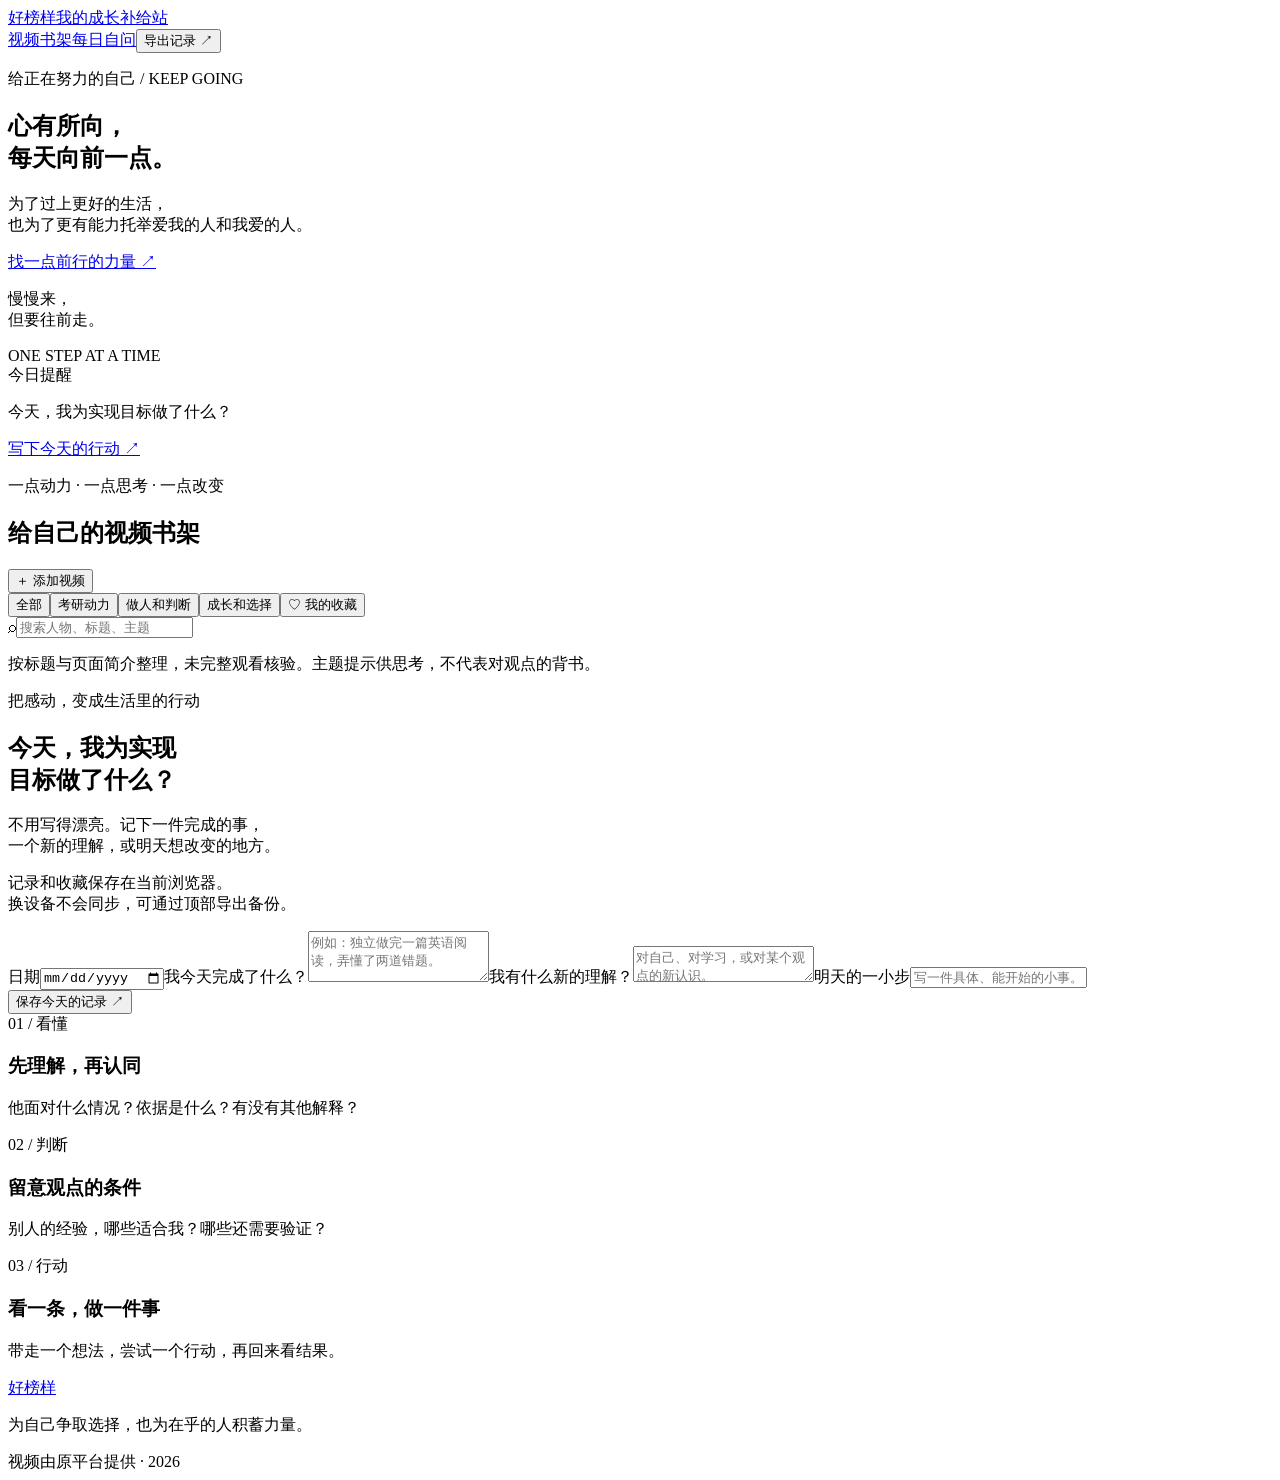
==== index.html @ d6418f73 "创建好榜样网站首页" ====
<!DOCTYPE html><html lang="zh-CN"><head><meta charset="UTF-8"><meta name="viewport" content="width=device-width, initial-scale=1"><meta name="theme-color" content="#204f40"><title>好榜样 · 我的成长补给站</title><meta name="description" content="为考研补充动力，为人生留一点思考。精选视频与每日行动记录。"><link rel="stylesheet" href="style.css"></head><body>
<header><a class="brand" href="#">好榜样<span>我的成长补给站</span></a><nav><a href="#library">视频书架</a><a href="#reflection">每日自问</a><button id="export" class="text-btn">导出记录 ↗</button></nav></header>
<main><section class="hero"><div class="hero-copy"><p class="eyebrow">给正在努力的自己 / KEEP GOING</p><h1>心有所向，<br>每天向前一点。</h1><p class="manifesto">为了过上更好的生活，<br>也为了更有能力托举爱我的人和我爱的人。</p><a class="primary" href="#library">找一点前行的力量 <span>↗</span></a></div><div class="hero-art" aria-hidden="true"><div class="sun"></div><div class="hill h1"></div><div class="hill h2"></div><div class="hill h3"></div><div class="path"></div><p>慢慢来，<br>但要往前走。</p><span>ONE STEP AT A TIME</span></div></section>
<section class="daily-banner"><span class="small-label">今日提醒</span><p>今天，我为实现目标做了什么？</p><a href="#reflection">写下今天的行动 ↗</a></section>
<section id="library"><div class="section-head"><div><p class="eyebrow">一点动力 · 一点思考 · 一点改变</p><h2>给自己的视频书架</h2></div><button class="outline" id="add-btn">＋ 添加视频</button></div><div class="toolbar"><div class="tabs" aria-label="视频分类"><button class="active" data-filter="全部">全部</button><button data-filter="考研动力">考研动力</button><button data-filter="做人和判断">做人和判断</button><button data-filter="成长和选择">成长和选择</button><button data-filter="我的收藏">♡ 我的收藏</button></div><label class="search"><span>⌕</span><input id="search" type="search" aria-label="搜索视频" placeholder="搜索人物、标题、主题"></label></div><p class="library-note">按标题与页面简介整理，未完整观看核验。主题提示供思考，不代表对观点的背书。</p><div id="cards" class="cards"></div><p id="empty" hidden>还没有匹配的视频。试试其他关键词，或添加你喜欢的内容。</p></section>
<section id="reflection" class="reflection"><div class="reflect-intro"><p class="eyebrow">把感动，变成生活里的行动</p><h2>今天，我为实现<br>目标做了什么？</h2><p>不用写得漂亮。记下一件完成的事，<br>一个新的理解，或明天想改变的地方。</p><div class="record-count" id="record-count"></div><p class="local-note">记录和收藏保存在当前浏览器。<br>换设备不会同步，可通过顶部导出备份。</p></div><form id="daily-form"><label>日期<input type="date" id="date" required></label><label>我今天完成了什么？<textarea id="action" rows="3" placeholder="例如：独立做完一篇英语阅读，弄懂了两道错题。"></textarea></label><label>我有什么新的理解？<textarea id="insight" rows="2" placeholder="对自己、对学习，或对某个观点的新认识。"></textarea></label><label>明天的一小步<input id="next" placeholder="写一件具体、能开始的小事。"></label><div class="form-bottom"><span id="save-state" role="status"></span><button type="submit" class="primary">保存今天的记录 ↗</button></div></form></section>
<section class="principles"><div><span>01 / 看懂</span><h3>先理解，再认同</h3><p>他面对什么情况？依据是什么？有没有其他解释？</p></div><div><span>02 / 判断</span><h3>留意观点的条件</h3><p>别人的经验，哪些适合我？哪些还需要验证？</p></div><div><span>03 / 行动</span><h3>看一条，做一件事</h3><p>带走一个想法，尝试一个行动，再回来看结果。</p></div></section></main>
<footer><a class="brand" href="#">好榜样</a><p>为自己争取选择，也为在乎的人积蓄力量。</p><span>视频由原平台提供 · 2026</span></footer>
<dialog id="player"><div class="dialog-head"><span id="player-person"></span><button id="close-player" aria-label="关闭播放器">✕</button></div><h2 id="player-title"></h2><div class="embed" id="embed"></div><p class="player-note">播放由哔哩哔哩提供，可能受登录、地区或平台限制。无法播放时，请打开原视频。</p><a id="source-link" class="primary" target="_blank" rel="noopener noreferrer">打开原视频 ↗</a><label class="video-note">看完，我带走了什么？<textarea id="video-note" rows="3" placeholder="一个观点、一个疑问，或准备尝试的行动。"></textarea></label><div class="form-bottom"><span id="note-state" role="status"></span><button id="save-note" class="outline">保存笔记</button></div></dialog>
<dialog id="add-dialog"><div class="dialog-head"><h2>添加自己的视频</h2><button id="close-add" aria-label="关闭添加窗口">✕</button></div><form id="add-form"><label>视频标题<input name="title" required maxlength="100"></label><label>人物 / 发布者<input name="person" required maxlength="40"></label><label>原视频链接<input name="url" type="url" required placeholder="https://…"></label><label>分类<select name="category"><option>考研动力</option><option>做人和判断</option><option>成长和选择</option></select></label><p class="local-note">可添加公开的 HTTP / HTTPS 链接；自定义内容保存在当前浏览器。</p><button class="primary" type="submit">加入书架 ↗</button><p id="add-error" role="alert"></p></form></dialog><div id="toast" role="status"></div><script src="app.js"></script></body></html>
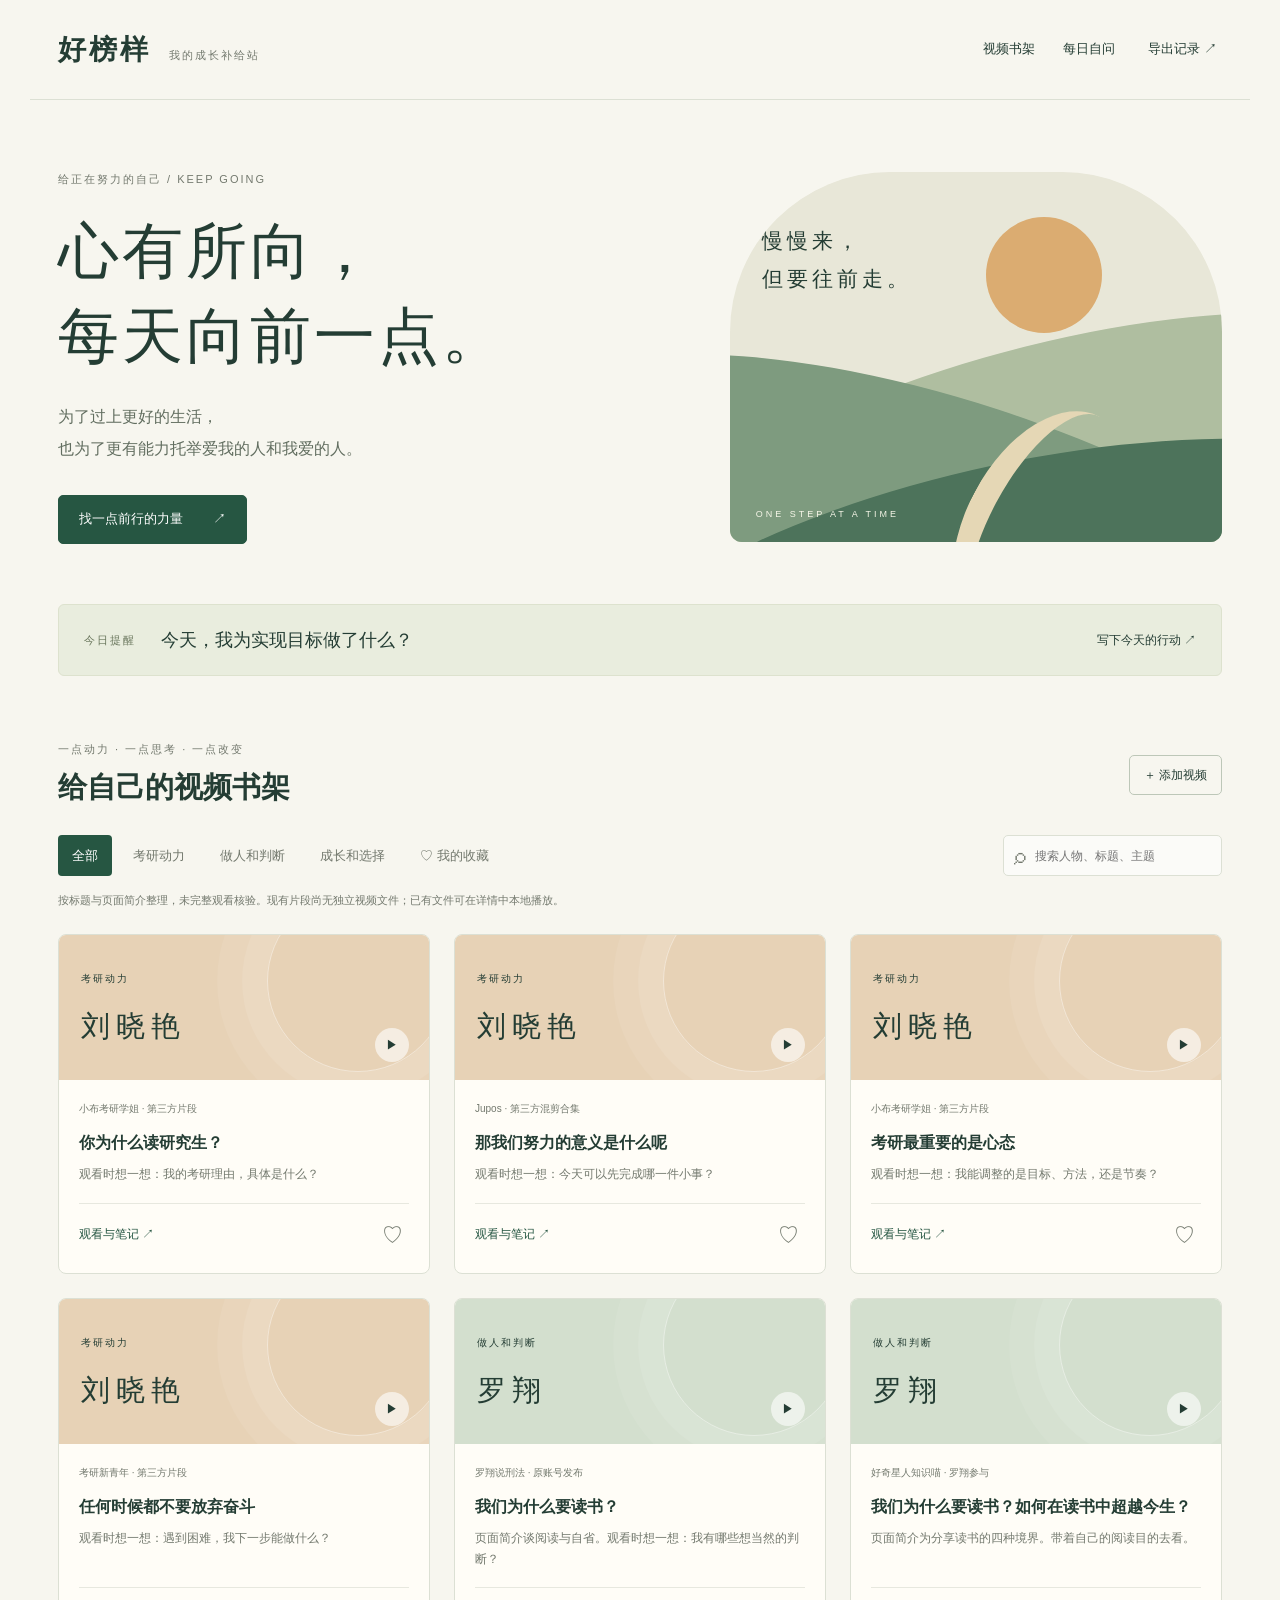
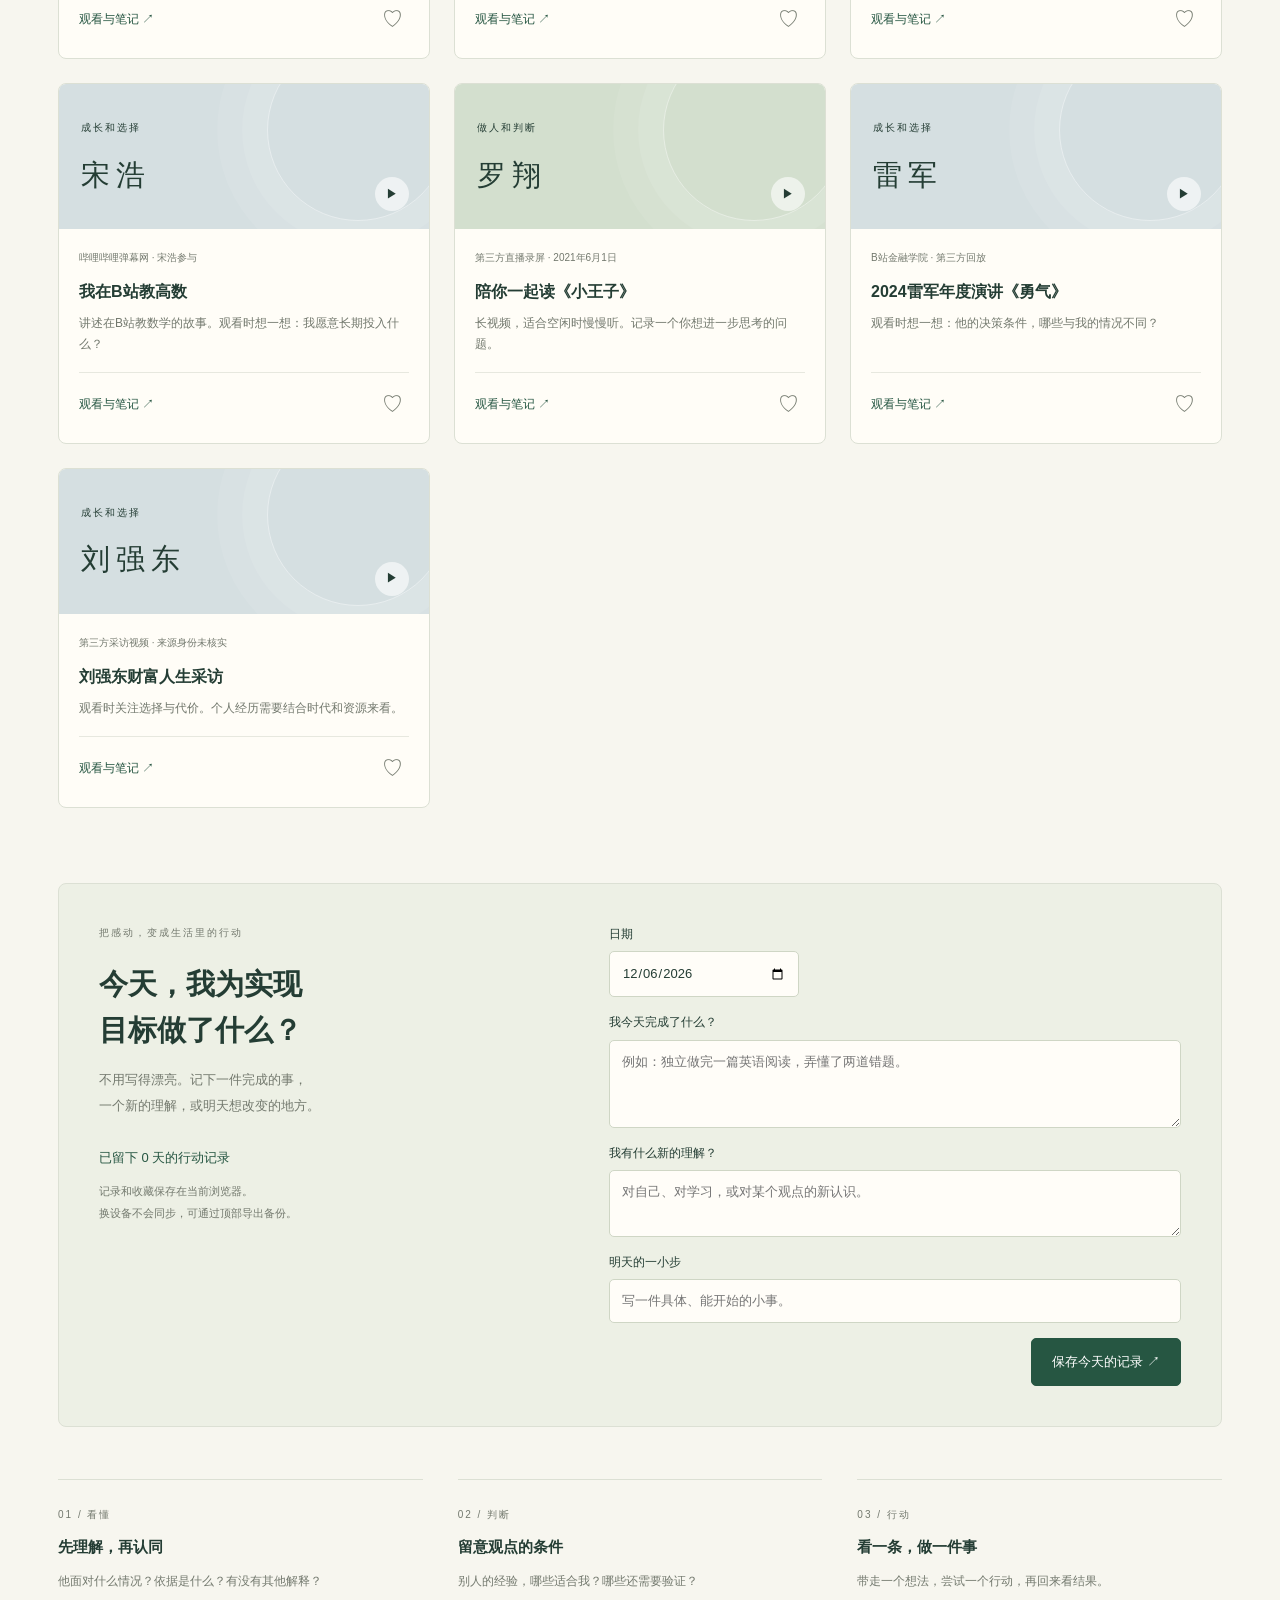
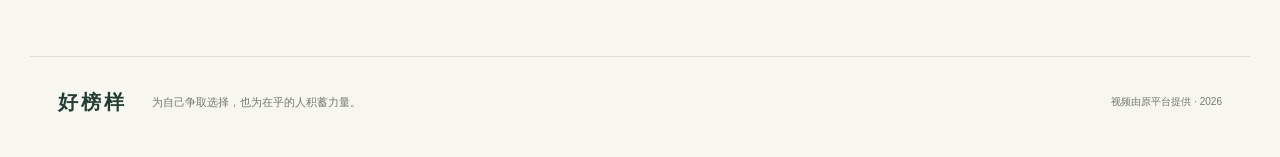
==== commit bc53bf1e: "支持本机和独立视频文件原生播放" ====
--- a/index.html
+++ b/index.html
@@ -2,9 +2,9 @@
 <header><a class="brand" href="#">好榜样<span>我的成长补给站</span></a><nav><a href="#library">视频书架</a><a href="#reflection">每日自问</a><button id="export" class="text-btn">导出记录 ↗</button></nav></header>
 <main><section class="hero"><div class="hero-copy"><p class="eyebrow">给正在努力的自己 / KEEP GOING</p><h1>心有所向，<br>每天向前一点。</h1><p class="manifesto">为了过上更好的生活，<br>也为了更有能力托举爱我的人和我爱的人。</p><a class="primary" href="#library">找一点前行的力量 <span>↗</span></a></div><div class="hero-art" aria-hidden="true"><div class="sun"></div><div class="hill h1"></div><div class="hill h2"></div><div class="hill h3"></div><div class="path"></div><p>慢慢来，<br>但要往前走。</p><span>ONE STEP AT A TIME</span></div></section>
 <section class="daily-banner"><span class="small-label">今日提醒</span><p>今天，我为实现目标做了什么？</p><a href="#reflection">写下今天的行动 ↗</a></section>
-<section id="library"><div class="section-head"><div><p class="eyebrow">一点动力 · 一点思考 · 一点改变</p><h2>给自己的视频书架</h2></div><button class="outline" id="add-btn">＋ 添加视频</button></div><div class="toolbar"><div class="tabs" aria-label="视频分类"><button class="active" data-filter="全部">全部</button><button data-filter="考研动力">考研动力</button><button data-filter="做人和判断">做人和判断</button><button data-filter="成长和选择">成长和选择</button><button data-filter="我的收藏">♡ 我的收藏</button></div><label class="search"><span>⌕</span><input id="search" type="search" aria-label="搜索视频" placeholder="搜索人物、标题、主题"></label></div><p class="library-note">按标题与页面简介整理，未完整观看核验。主题提示供思考，不代表对观点的背书。</p><div id="cards" class="cards"></div><p id="empty" hidden>还没有匹配的视频。试试其他关键词，或添加你喜欢的内容。</p></section>
+<section id="library"><div class="section-head"><div><p class="eyebrow">一点动力 · 一点思考 · 一点改变</p><h2>给自己的视频书架</h2></div><button class="outline" id="add-btn">＋ 添加视频</button></div><div class="toolbar"><div class="tabs" aria-label="视频分类"><button class="active" data-filter="全部">全部</button><button data-filter="考研动力">考研动力</button><button data-filter="做人和判断">做人和判断</button><button data-filter="成长和选择">成长和选择</button><button data-filter="我的收藏">♡ 我的收藏</button></div><label class="search"><span>⌕</span><input id="search" type="search" aria-label="搜索视频" placeholder="搜索人物、标题、主题"></label></div><p class="library-note">按标题与页面简介整理，未完整观看核验。现有片段尚无独立视频文件；已有文件可在详情中本地播放。</p><div id="cards" class="cards"></div><p id="empty" hidden>还没有匹配的视频。试试其他关键词，或添加你喜欢的内容。</p></section>
 <section id="reflection" class="reflection"><div class="reflect-intro"><p class="eyebrow">把感动，变成生活里的行动</p><h2>今天，我为实现<br>目标做了什么？</h2><p>不用写得漂亮。记下一件完成的事，<br>一个新的理解，或明天想改变的地方。</p><div class="record-count" id="record-count"></div><p class="local-note">记录和收藏保存在当前浏览器。<br>换设备不会同步，可通过顶部导出备份。</p></div><form id="daily-form"><label>日期<input type="date" id="date" required></label><label>我今天完成了什么？<textarea id="action" rows="3" placeholder="例如：独立做完一篇英语阅读，弄懂了两道错题。"></textarea></label><label>我有什么新的理解？<textarea id="insight" rows="2" placeholder="对自己、对学习，或对某个观点的新认识。"></textarea></label><label>明天的一小步<input id="next" placeholder="写一件具体、能开始的小事。"></label><div class="form-bottom"><span id="save-state" role="status"></span><button type="submit" class="primary">保存今天的记录 ↗</button></div></form></section>
 <section class="principles"><div><span>01 / 看懂</span><h3>先理解，再认同</h3><p>他面对什么情况？依据是什么？有没有其他解释？</p></div><div><span>02 / 判断</span><h3>留意观点的条件</h3><p>别人的经验，哪些适合我？哪些还需要验证？</p></div><div><span>03 / 行动</span><h3>看一条，做一件事</h3><p>带走一个想法，尝试一个行动，再回来看结果。</p></div></section></main>
 <footer><a class="brand" href="#">好榜样</a><p>为自己争取选择，也为在乎的人积蓄力量。</p><span>视频由原平台提供 · 2026</span></footer>
-<dialog id="player"><div class="dialog-head"><span id="player-person"></span><button id="close-player" aria-label="关闭播放器">✕</button></div><h2 id="player-title"></h2><div class="embed" id="embed"></div><p class="player-note">播放由哔哩哔哩提供，可能受登录、地区或平台限制。无法播放时，请打开原视频。</p><a id="source-link" class="primary" target="_blank" rel="noopener noreferrer">打开原视频 ↗</a><label class="video-note">看完，我带走了什么？<textarea id="video-note" rows="3" placeholder="一个观点、一个疑问，或准备尝试的行动。"></textarea></label><div class="form-bottom"><span id="note-state" role="status"></span><button id="save-note" class="outline">保存笔记</button></div></dialog>
-<dialog id="add-dialog"><div class="dialog-head"><h2>添加自己的视频</h2><button id="close-add" aria-label="关闭添加窗口">✕</button></div><form id="add-form"><label>视频标题<input name="title" required maxlength="100"></label><label>人物 / 发布者<input name="person" required maxlength="40"></label><label>原视频链接<input name="url" type="url" required placeholder="https://…"></label><label>分类<select name="category"><option>考研动力</option><option>做人和判断</option><option>成长和选择</option></select></label><p class="local-note">可添加公开的 HTTP / HTTPS 链接；自定义内容保存在当前浏览器。</p><button class="primary" type="submit">加入书架 ↗</button><p id="add-error" role="alert"></p></form></dialog><div id="toast" role="status"></div><script src="app.js"></script></body></html>
+<dialog id="player"><div class="dialog-head"><span id="player-person"></span><button id="close-player" aria-label="关闭播放器">✕</button></div><h2 id="player-title"></h2><div class="embed" id="embed"></div><p class="player-note" id="player-note">这些条目目前只有原视频链接。选择本机文件可在本页播放，关闭后需重新选择；只有上传到自己的空间并获得可用链接，才能跨设备播放。</p><div class="video-actions"><label class="outline file-picker">选择本机视频<input id="local-video" type="file" accept="video/mp4,video/webm,video/ogg" hidden></label><a id="source-link" class="outline" target="_blank" rel="noopener noreferrer">查看原视频 ↗</a></div><label class="video-note">看完，我带走了什么？<textarea id="video-note" rows="3" placeholder="一个观点、一个疑问，或准备尝试的行动。"></textarea></label><div class="form-bottom"><span id="note-state" role="status"></span><button id="save-note" class="outline">保存笔记</button></div></dialog>
+<dialog id="add-dialog"><div class="dialog-head"><h2>添加自己的视频</h2><button id="close-add" aria-label="关闭添加窗口">✕</button></div><form id="add-form"><label>视频标题<input name="title" required maxlength="100"></label><label>人物 / 发布者<input name="person" required maxlength="40"></label><label>视频链接（建议使用你有权发布的 MP4/WebM 地址）<input name="url" type="url" required placeholder="https://…/video.mp4"></label><label>分类<select name="category"><option>考研动力</option><option>做人和判断</option><option>成长和选择</option></select></label><p class="local-note">可添加自己有权发布的公开视频文件链接，网站将直接播放；其他链接仅作为原视频入口。自定义条目只保存在当前浏览器。</p><button class="primary" type="submit">加入书架 ↗</button><p id="add-error" role="alert"></p></form></dialog><div id="toast" role="status"></div><script src="app.js"></script></body></html>
--- a/style.css
+++ b/style.css
@@ -0,0 +1 @@
+:root{--paper:#f7f6ef;--ink:#243d34;--green:#265642;--muted:#73796e;--line:#dce0d4;--accent:#cc6e48}*{box-sizing:border-box}html{scroll-behavior:smooth;scroll-padding-top:30px}body{margin:0;background:var(--paper);color:var(--ink);font-family:Inter,"PingFang SC","Microsoft YaHei",sans-serif;font-size:15px;line-height:1.7}button,input,textarea,select{font:inherit}a{color:inherit;text-decoration:none}button,a,input,textarea,select{-webkit-tap-highlight-color:transparent}button{cursor:pointer}button:focus-visible,a:focus-visible{outline:3px solid #b87c39;outline-offset:4px}header,main,footer{max-width:1220px;margin:auto}header{height:100px;display:flex;align-items:center;justify-content:space-between;border-bottom:1px solid var(--line);padding:0 28px}.brand{font-size:28px;font-weight:800;letter-spacing:3px}.brand span{font-size:11px;font-weight:400;letter-spacing:2px;margin-left:18px;color:var(--muted)}nav{display:flex;gap:28px;align-items:center;font-size:13px}.text-btn{border:0;background:none;color:var(--ink);padding:5px}main{padding:0 28px}.hero{display:grid;grid-template-columns:1.1fr .9fr;gap:70px;padding:70px 0 60px;align-items:center}.eyebrow{font-size:11px;letter-spacing:2px;color:var(--muted);margin:0 0 20px}h1{font-family:"Songti SC","Noto Serif CJK SC",serif;font-size:clamp(38px,4.8vw,61px);font-weight:500;line-height:1.4;letter-spacing:3px;margin:0 0 22px}.manifesto{font-size:16px;line-height:2;color:#626e60;margin-bottom:30px}.primary{display:inline-flex;align-items:center;justify-content:center;gap:30px;background:var(--green);border:1px solid var(--green);color:white;padding:12px 20px;border-radius:5px;font-size:13px}.primary:hover{background:#173c2c}.hero-art{position:relative;height:370px;overflow:hidden;background:#e8e7d8;border-radius:160px 160px 12px 12px}.sun{position:absolute;width:116px;height:116px;border-radius:50%;background:#dbac71;left:52%;top:45px}.hill{position:absolute;width:180%;height:300px;left:-30%;top:180px;border-radius:50%;transform:rotate(-16deg);background:#afbea0}.h2{top:230px;left:-45%;background:#7e9b7f;transform:rotate(18deg)}.h3{top:290px;background:#4d735b;transform:rotate(-12deg)}.path{position:absolute;width:150px;height:250px;border-left:24px solid #e5d7b5;border-radius:50%;top:230px;left:48%;transform:rotate(28deg)}.hero-art p{position:absolute;left:32px;top:30px;font-family:serif;font-size:21px;line-height:1.8;letter-spacing:4px}.hero-art>span{position:absolute;bottom:19px;left:26px;color:#f6f6e8;font-size:9px;letter-spacing:3px}.daily-banner{display:flex;gap:25px;align-items:center;padding:20px 25px;background:#e9edde;border:1px solid #dde2ce;border-radius:6px;margin-bottom:64px}.small-label{font-size:11px;letter-spacing:2px;color:#69765c}.daily-banner p{font-size:18px;margin:0;flex:1}.daily-banner a{font-size:12px}h2{font-family:"Songti SC",serif;font-size:29px;line-height:1.6;margin:0}.section-head{display:flex;align-items:center;justify-content:space-between;margin-bottom:25px}.section-head .eyebrow{margin-bottom:5px}.outline{border:1px solid #bdc7b8;border-radius:5px;background:transparent;padding:9px 14px;color:var(--ink);font-size:12px}.toolbar{display:flex;justify-content:space-between;gap:12px;flex-wrap:wrap}.tabs{display:flex;gap:7px;flex-wrap:wrap}.tabs button{border:0;background:transparent;padding:9px 14px;color:var(--muted);border-radius:4px;font-size:13px}.tabs .active{color:#fff;background:var(--green)}.search{border:1px solid var(--line);border-radius:5px;display:flex;align-items:center;padding:0 10px;background:#fff9}.search input{width:185px;border:0;background:none;padding:9px;font-size:12px}.search span{font-size:23px;color:var(--muted)}.library-note{font-size:11px;color:var(--muted);margin:15px 0 24px}.cards{display:grid;grid-template-columns:repeat(3,1fr);gap:24px}.card{background:#fffdf7;border:1px solid var(--line);border-radius:8px;overflow:hidden;display:flex;flex-direction:column}.card-cover{height:145px;position:relative;padding:22px;background:var(--cover);overflow:hidden;cursor:pointer;width:100%;text-align:left;border:0;color:var(--ink)}.card-cover:before{content:"";position:absolute;width:180px;height:180px;border:1px solid #ffffff70;border-radius:50%;right:-20px;top:-45px;box-shadow:0 0 0 25px #ffffff15,0 0 0 50px #ffffff10}.cover-person{position:relative;display:block;font-family:serif;font-size:29px;letter-spacing:6px;margin-top:12px}.cover-label{font-size:10px;letter-spacing:2px;position:relative}.play{position:absolute;right:20px;bottom:18px;background:#fff9;border-radius:50%;height:34px;width:34px;display:grid;place-items:center;font-size:12px}.card-body{padding:20px;display:flex;flex-direction:column;flex:1}.card-meta{font-size:10px;color:var(--muted);display:flex;justify-content:space-between}.card h3{font-size:16px;line-height:1.7;margin:12px 0 8px}.card-body>p{font-size:12px;color:var(--muted);margin:0 0 18px}.card-bottom{border-top:1px solid #e7e8df;margin-top:auto;padding-top:12px;display:flex;align-items:center;gap:10px;font-size:11px}.watch{border:0;padding:0;color:var(--green);background:none;font-size:12px}.favorite{margin-left:auto;border:0;background:none;font-size:21px;color:var(--muted)}.favorite.saved{color:#ae5e41}.viewed{font-size:10px;color:#677962}.reflection{margin-top:75px;padding:40px;background:#edf0e5;border:1px solid var(--line);border-radius:8px;display:grid;grid-template-columns:1fr 1.3fr;gap:70px}.reflect-intro>p:not(.eyebrow){font-size:13px;color:var(--muted);line-height:2}.reflect-intro .eyebrow{font-size:10px}.record-count{margin-top:28px;color:var(--green);font-size:13px}.local-note{font-size:11px!important;color:var(--muted)}form label,.video-note{display:block;font-size:12px;margin-bottom:15px}input:not([type=search]),textarea,select{display:block;border:1px solid #cfd6c5;background:#fffdf8;border-radius:5px;padding:10px 12px;width:100%;margin-top:7px;color:var(--ink);font-size:13px}textarea{resize:vertical}input[type=date]{max-width:190px}.form-bottom{display:flex;justify-content:space-between;align-items:center;gap:10px}.form-bottom>span{font-size:11px;color:var(--muted)}.principles{padding:52px 0;display:grid;grid-template-columns:repeat(3,1fr);gap:35px}.principles>div{border-top:1px solid var(--line);padding-top:20px}.principles span{font-size:10px;color:var(--muted);letter-spacing:2px}.principles h3{font-size:15px;margin:8px 0}.principles p{font-size:12px;color:var(--muted)}footer{padding:25px 28px 35px;border-top:1px solid var(--line);display:flex;align-items:center;gap:25px}footer .brand{font-size:20px}footer p{font-size:11px;color:var(--muted)}footer>span{margin-left:auto;font-size:10px;color:var(--muted)}dialog{border:1px solid var(--line);background:var(--paper);color:var(--ink);border-radius:12px;width:min(760px,94vw);max-height:90vh;padding:26px;overflow:auto}dialog::backdrop{background:#173629a8;backdrop-filter:blur(4px)}.dialog-head{display:flex;justify-content:space-between;align-items:center;color:var(--muted);font-size:12px}.dialog-head button{border:0;background:none;padding:10px;color:var(--ink);font-size:18px}dialog h2{font-size:22px;margin:7px 0 18px}.embed{aspect-ratio:16/9;background:#1e3028;display:grid;place-items:center;color:#fff}.embed iframe{width:100%;height:100%;border:0}.player-note{font-size:11px;color:var(--muted)}.video-note{margin-top:22px}#add-dialog{max-width:460px}#toast{position:fixed;left:50%;bottom:25px;transform:translateX(-50%);background:var(--ink);color:white;border-radius:7px;padding:10px 20px;font-size:13px;display:none;z-index:10}#empty{padding:35px;color:var(--muted)}@media(max-width:850px){.cards{grid-template-columns:repeat(2,1fr)}.hero{gap:30px}.hero-art{height:330px}.reflection{gap:30px;padding:25px}.brand span{display:none}}@media(max-width:580px){header{height:76px;padding:0 20px}nav{gap:14px;font-size:11px}.text-btn{font-size:11px}main{padding:0 20px}.hero{padding:35px 0;grid-template-columns:1fr;gap:25px}.hero-art{height:180px;border-radius:90px 90px 8px 8px}.hero-art .sun{top:20px;left:65%;height:85px;width:85px}.hill{top:100px}.h2{top:135px}.h3{top:155px}.path{top:120px}.hero-art p{top:5px;font-size:17px}.hero-art>span{display:none}h1{font-size:40px}.manifesto{font-size:14px}.daily-banner{align-items:flex-start;gap:8px;flex-direction:column;margin-bottom:40px;padding:18px}.daily-banner p{font-size:17px}h2{font-size:24px}.section-head{gap:10px}.section-head .eyebrow{font-size:9px;letter-spacing:1px}.cards{grid-template-columns:1fr;gap:18px}.card-cover{height:135px}.search{width:100%}.search input{width:100%}.tabs button{padding:8px 9px;font-size:12px}.reflection{grid-template-columns:1fr;margin-top:45px;gap:15px;padding:22px}.reflection h2 br{display:none}.reflect-intro .record-count{margin-top:8px}.principles{grid-template-columns:1fr;gap:15px;padding:30px 0}.principles p{margin-bottom:0}footer{flex-wrap:wrap;gap:12px;padding:22px 20px}footer p{margin:0}footer>span{width:100%;margin:0}.form-bottom{flex-wrap:wrap}}
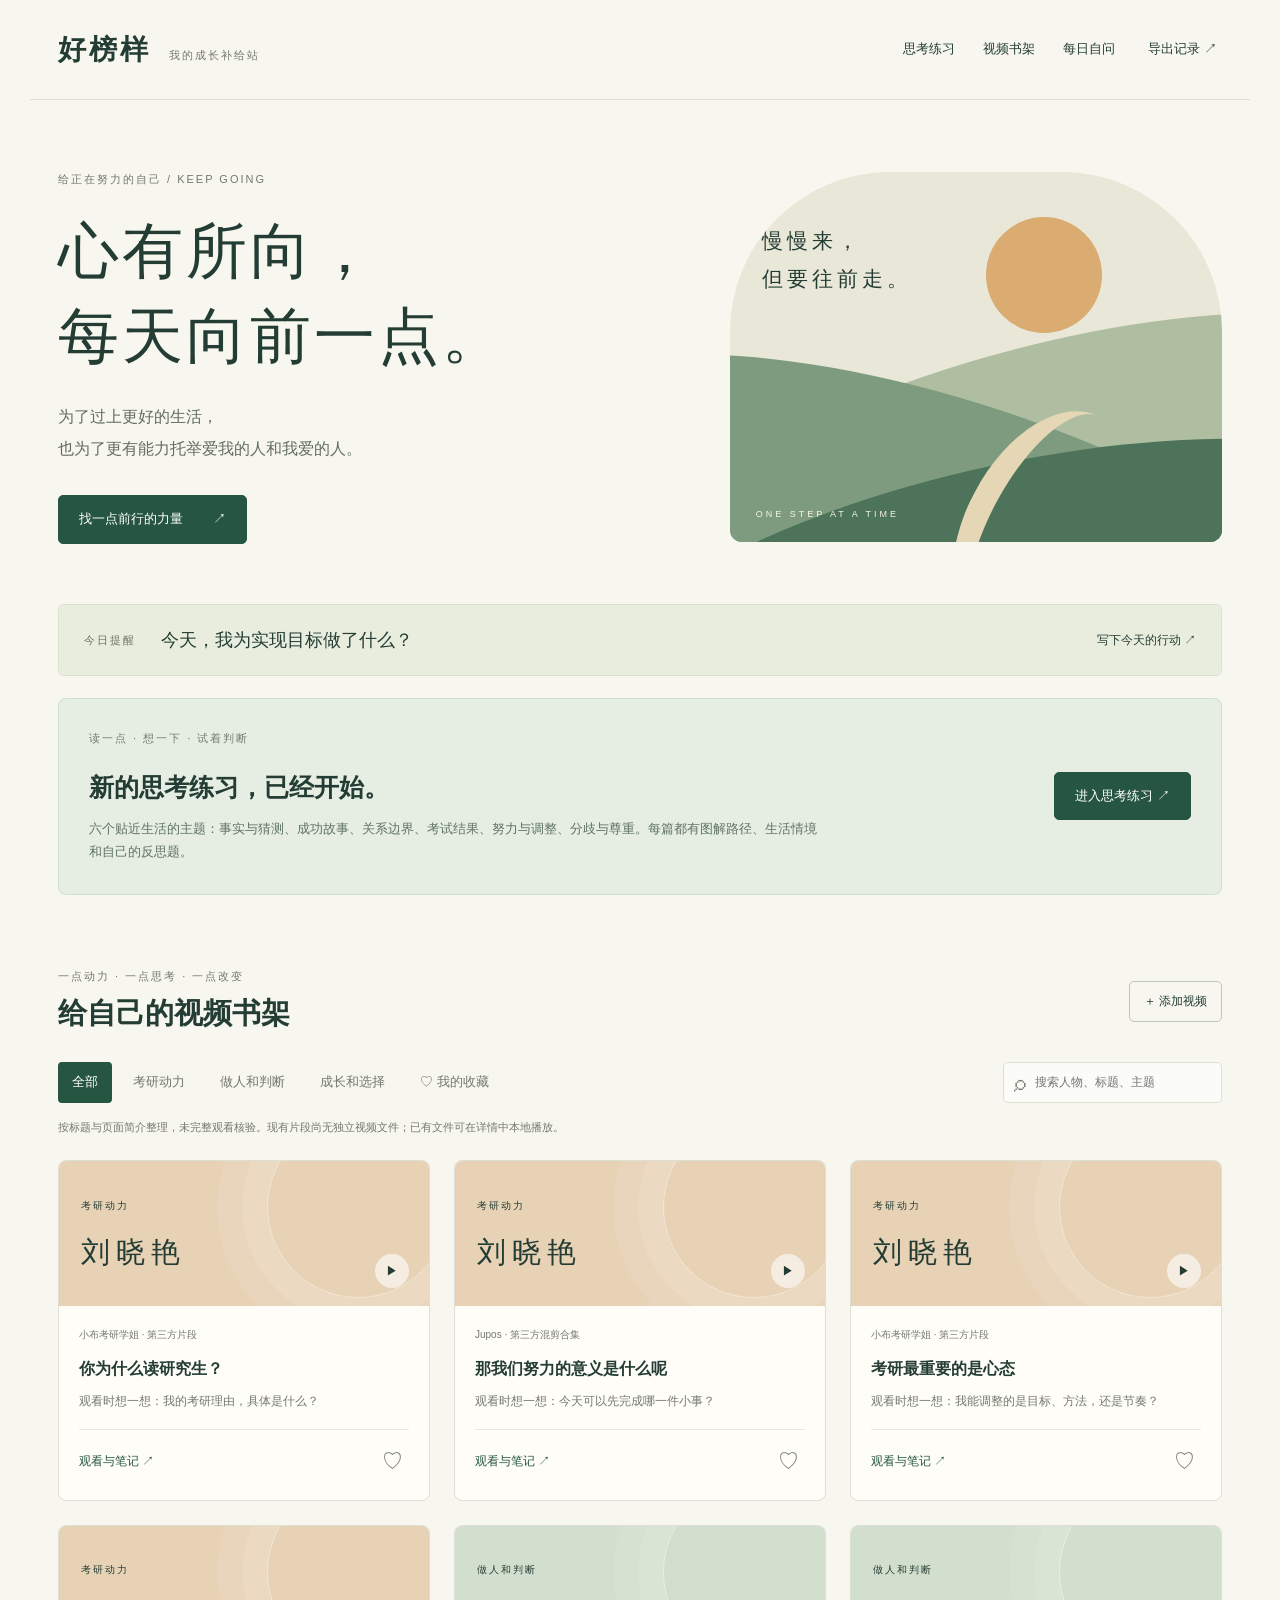
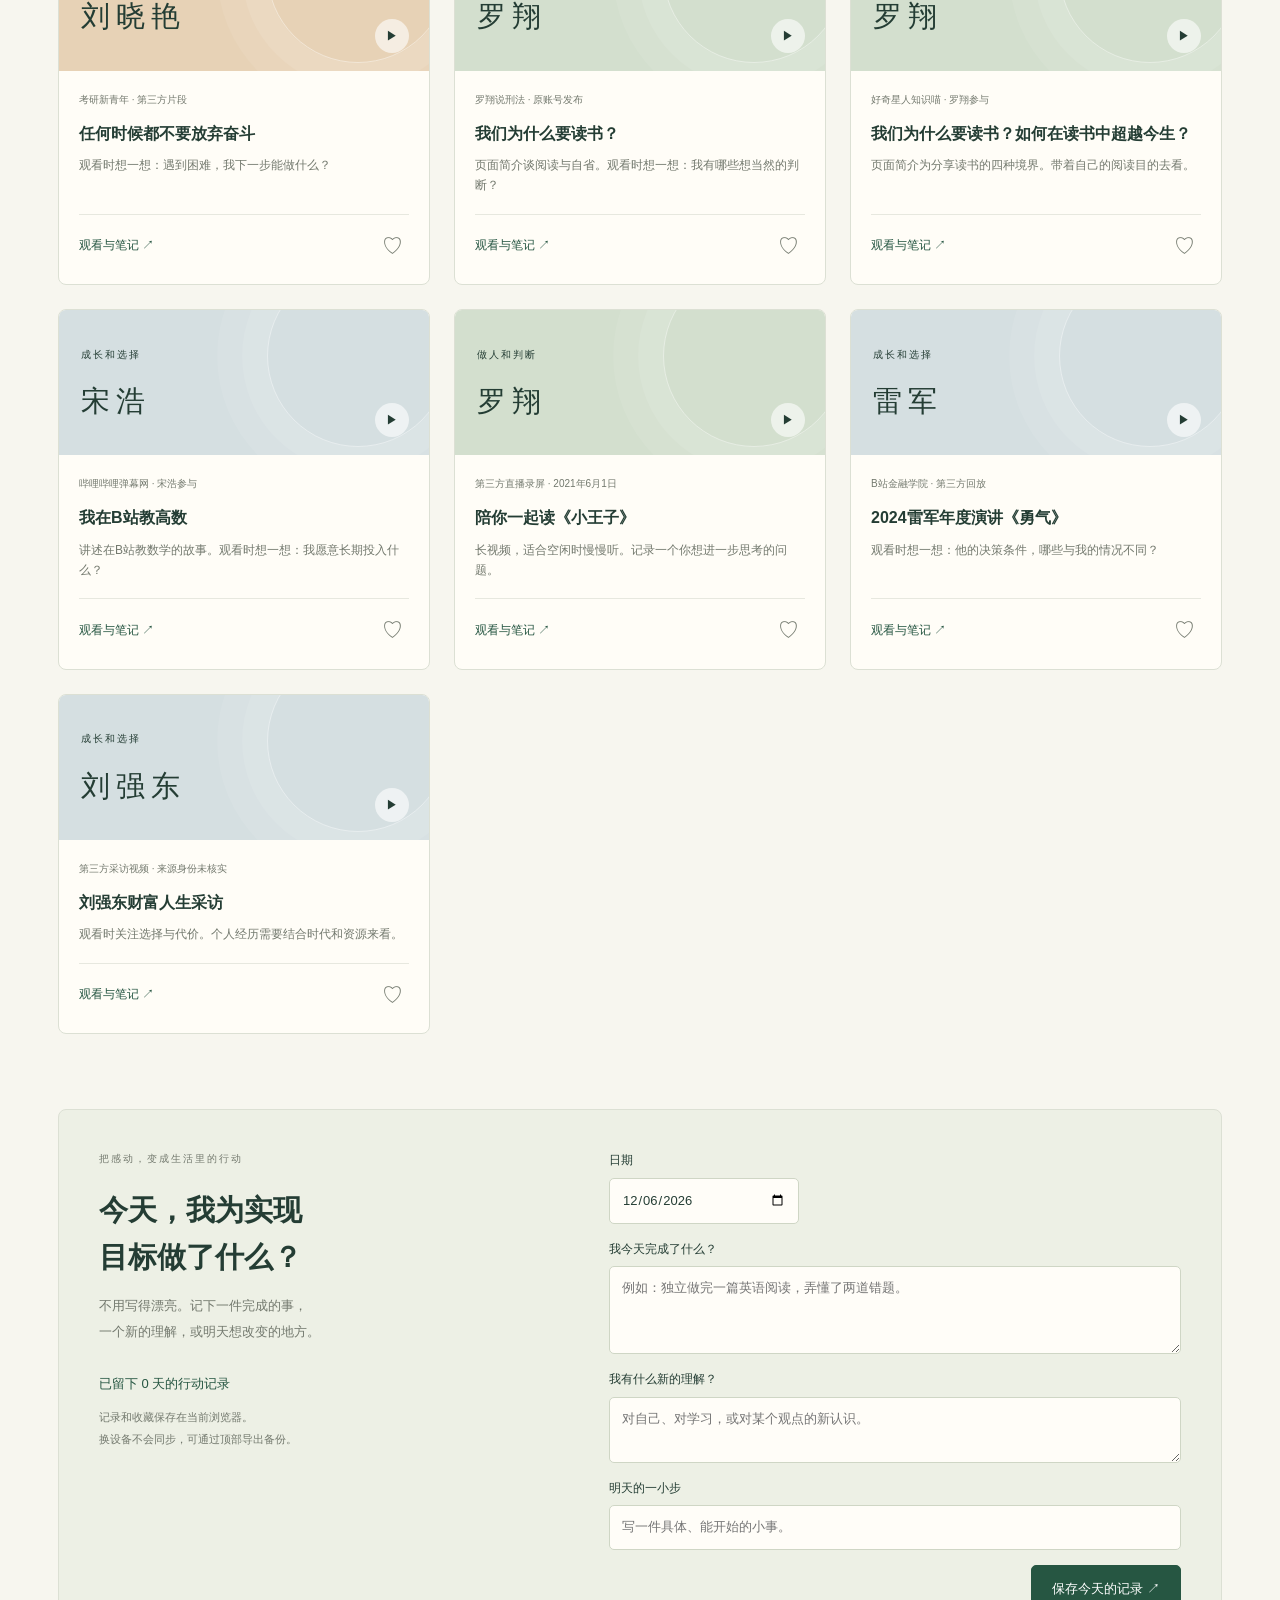
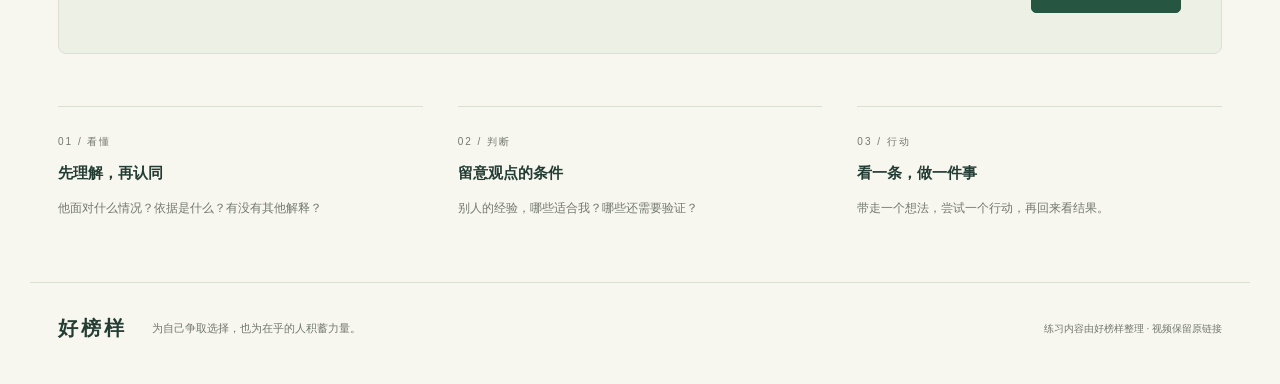
==== commit a4e63dee: "Link learning app from index.html" ====
--- a/index.html
+++ b/index.html
@@ -1,10 +1,11 @@
-<!DOCTYPE html><html lang="zh-CN"><head><meta charset="UTF-8"><meta name="viewport" content="width=device-width, initial-scale=1"><meta name="theme-color" content="#204f40"><title>好榜样 · 我的成长补给站</title><meta name="description" content="为考研补充动力，为人生留一点思考。精选视频与每日行动记录。"><link rel="stylesheet" href="style.css"></head><body>
-<header><a class="brand" href="#">好榜样<span>我的成长补给站</span></a><nav><a href="#library">视频书架</a><a href="#reflection">每日自问</a><button id="export" class="text-btn">导出记录 ↗</button></nav></header>
+<!DOCTYPE html><html lang="zh-CN"><head><meta charset="UTF-8"><meta name="viewport" content="width=device-width, initial-scale=1"><meta name="theme-color" content="#204f40"><title>好榜样 · 我的成长补给站</title><meta name="description" content="为考研补充动力，为人生留一点思考。精选视频、思考练习与每日行动记录。"><link rel="manifest" href="manifest.webmanifest"><link rel="icon" href="icon.svg" type="image/svg+xml"><link rel="stylesheet" href="style.css"></head><body>
+<header><a class="brand" href="#">好榜样<span>我的成长补给站</span></a><nav><a href="learn.html">思考练习</a><a href="#library">视频书架</a><a href="#reflection">每日自问</a><button id="export" class="text-btn">导出记录 ↗</button></nav></header>
 <main><section class="hero"><div class="hero-copy"><p class="eyebrow">给正在努力的自己 / KEEP GOING</p><h1>心有所向，<br>每天向前一点。</h1><p class="manifesto">为了过上更好的生活，<br>也为了更有能力托举爱我的人和我爱的人。</p><a class="primary" href="#library">找一点前行的力量 <span>↗</span></a></div><div class="hero-art" aria-hidden="true"><div class="sun"></div><div class="hill h1"></div><div class="hill h2"></div><div class="hill h3"></div><div class="path"></div><p>慢慢来，<br>但要往前走。</p><span>ONE STEP AT A TIME</span></div></section>
 <section class="daily-banner"><span class="small-label">今日提醒</span><p>今天，我为实现目标做了什么？</p><a href="#reflection">写下今天的行动 ↗</a></section>
+<section class="learning-invite"><div><p class="eyebrow">读一点 · 想一下 · 试着判断</p><h2>新的思考练习，已经开始。</h2><p>六个贴近生活的主题：事实与猜测、成功故事、关系边界、考试结果、努力与调整、分歧与尊重。每篇都有图解路径、生活情境和自己的反思题。</p></div><a class="primary" href="learn.html">进入思考练习 ↗</a></section>
 <section id="library"><div class="section-head"><div><p class="eyebrow">一点动力 · 一点思考 · 一点改变</p><h2>给自己的视频书架</h2></div><button class="outline" id="add-btn">＋ 添加视频</button></div><div class="toolbar"><div class="tabs" aria-label="视频分类"><button class="active" data-filter="全部">全部</button><button data-filter="考研动力">考研动力</button><button data-filter="做人和判断">做人和判断</button><button data-filter="成长和选择">成长和选择</button><button data-filter="我的收藏">♡ 我的收藏</button></div><label class="search"><span>⌕</span><input id="search" type="search" aria-label="搜索视频" placeholder="搜索人物、标题、主题"></label></div><p class="library-note">按标题与页面简介整理，未完整观看核验。现有片段尚无独立视频文件；已有文件可在详情中本地播放。</p><div id="cards" class="cards"></div><p id="empty" hidden>还没有匹配的视频。试试其他关键词，或添加你喜欢的内容。</p></section>
 <section id="reflection" class="reflection"><div class="reflect-intro"><p class="eyebrow">把感动，变成生活里的行动</p><h2>今天，我为实现<br>目标做了什么？</h2><p>不用写得漂亮。记下一件完成的事，<br>一个新的理解，或明天想改变的地方。</p><div class="record-count" id="record-count"></div><p class="local-note">记录和收藏保存在当前浏览器。<br>换设备不会同步，可通过顶部导出备份。</p></div><form id="daily-form"><label>日期<input type="date" id="date" required></label><label>我今天完成了什么？<textarea id="action" rows="3" placeholder="例如：独立做完一篇英语阅读，弄懂了两道错题。"></textarea></label><label>我有什么新的理解？<textarea id="insight" rows="2" placeholder="对自己、对学习，或对某个观点的新认识。"></textarea></label><label>明天的一小步<input id="next" placeholder="写一件具体、能开始的小事。"></label><div class="form-bottom"><span id="save-state" role="status"></span><button type="submit" class="primary">保存今天的记录 ↗</button></div></form></section>
 <section class="principles"><div><span>01 / 看懂</span><h3>先理解，再认同</h3><p>他面对什么情况？依据是什么？有没有其他解释？</p></div><div><span>02 / 判断</span><h3>留意观点的条件</h3><p>别人的经验，哪些适合我？哪些还需要验证？</p></div><div><span>03 / 行动</span><h3>看一条，做一件事</h3><p>带走一个想法，尝试一个行动，再回来看结果。</p></div></section></main>
-<footer><a class="brand" href="#">好榜样</a><p>为自己争取选择，也为在乎的人积蓄力量。</p><span>视频由原平台提供 · 2026</span></footer>
+<footer><a class="brand" href="#">好榜样</a><p>为自己争取选择，也为在乎的人积蓄力量。</p><span>练习内容由好榜样整理 · 视频保留原链接</span></footer>
 <dialog id="player"><div class="dialog-head"><span id="player-person"></span><button id="close-player" aria-label="关闭播放器">✕</button></div><h2 id="player-title"></h2><div class="embed" id="embed"></div><p class="player-note" id="player-note">这些条目目前只有原视频链接。选择本机文件可在本页播放，关闭后需重新选择；只有上传到自己的空间并获得可用链接，才能跨设备播放。</p><div class="video-actions"><label class="outline file-picker">选择本机视频<input id="local-video" type="file" accept="video/mp4,video/webm,video/ogg" hidden></label><a id="source-link" class="outline" target="_blank" rel="noopener noreferrer">查看原视频 ↗</a></div><label class="video-note">看完，我带走了什么？<textarea id="video-note" rows="3" placeholder="一个观点、一个疑问，或准备尝试的行动。"></textarea></label><div class="form-bottom"><span id="note-state" role="status"></span><button id="save-note" class="outline">保存笔记</button></div></dialog>
-<dialog id="add-dialog"><div class="dialog-head"><h2>添加自己的视频</h2><button id="close-add" aria-label="关闭添加窗口">✕</button></div><form id="add-form"><label>视频标题<input name="title" required maxlength="100"></label><label>人物 / 发布者<input name="person" required maxlength="40"></label><label>视频链接（建议使用你有权发布的 MP4/WebM 地址）<input name="url" type="url" required placeholder="https://…/video.mp4"></label><label>分类<select name="category"><option>考研动力</option><option>做人和判断</option><option>成长和选择</option></select></label><p class="local-note">可添加自己有权发布的公开视频文件链接，网站将直接播放；其他链接仅作为原视频入口。自定义条目只保存在当前浏览器。</p><button class="primary" type="submit">加入书架 ↗</button><p id="add-error" role="alert"></p></form></dialog><div id="toast" role="status"></div><script src="app.js"></script></body></html>
+<dialog id="add-dialog"><div class="dialog-head"><h2>添加自己的视频</h2><button id="close-add" aria-label="关闭添加窗口">✕</button></div><form id="add-form"><label>视频标题<input name="title" required maxlength="100"></label><label>人物 / 发布者<input name="person" required maxlength="40"></label><label>视频链接（建议使用你有权发布的 MP4/WebM 地址）<input name="url" type="url" required placeholder="https://…/video.mp4"></label><label>分类<select name="category"><option>考研动力</option><option>做人和判断</option><option>成长和选择</option></select></label><p class="local-note">可添加自己有权发布的公开视频文件链接，网站将直接播放；其他链接仅作为原视频入口。自定义条目只保存在当前浏览器。</p><button class="primary" type="submit">加入书架 ↗</button><p id="add-error" role="alert"></p></form></dialog><div id="toast" role="status"></div><script src="app.js"></script><script>if('serviceWorker'in navigator){window.addEventListener('load',()=>navigator.serviceWorker.register('./sw.js').catch(()=>{}))}</script></body></html>
--- a/style.css
+++ b/style.css
@@ -1 +1,4 @@
 :root{--paper:#f7f6ef;--ink:#243d34;--green:#265642;--muted:#73796e;--line:#dce0d4;--accent:#cc6e48}*{box-sizing:border-box}html{scroll-behavior:smooth;scroll-padding-top:30px}body{margin:0;background:var(--paper);color:var(--ink);font-family:Inter,"PingFang SC","Microsoft YaHei",sans-serif;font-size:15px;line-height:1.7}button,input,textarea,select{font:inherit}a{color:inherit;text-decoration:none}button,a,input,textarea,select{-webkit-tap-highlight-color:transparent}button{cursor:pointer}button:focus-visible,a:focus-visible{outline:3px solid #b87c39;outline-offset:4px}header,main,footer{max-width:1220px;margin:auto}header{height:100px;display:flex;align-items:center;justify-content:space-between;border-bottom:1px solid var(--line);padding:0 28px}.brand{font-size:28px;font-weight:800;letter-spacing:3px}.brand span{font-size:11px;font-weight:400;letter-spacing:2px;margin-left:18px;color:var(--muted)}nav{display:flex;gap:28px;align-items:center;font-size:13px}.text-btn{border:0;background:none;color:var(--ink);padding:5px}main{padding:0 28px}.hero{display:grid;grid-template-columns:1.1fr .9fr;gap:70px;padding:70px 0 60px;align-items:center}.eyebrow{font-size:11px;letter-spacing:2px;color:var(--muted);margin:0 0 20px}h1{font-family:"Songti SC","Noto Serif CJK SC",serif;font-size:clamp(38px,4.8vw,61px);font-weight:500;line-height:1.4;letter-spacing:3px;margin:0 0 22px}.manifesto{font-size:16px;line-height:2;color:#626e60;margin-bottom:30px}.primary{display:inline-flex;align-items:center;justify-content:center;gap:30px;background:var(--green);border:1px solid var(--green);color:white;padding:12px 20px;border-radius:5px;font-size:13px}.primary:hover{background:#173c2c}.hero-art{position:relative;height:370px;overflow:hidden;background:#e8e7d8;border-radius:160px 160px 12px 12px}.sun{position:absolute;width:116px;height:116px;border-radius:50%;background:#dbac71;left:52%;top:45px}.hill{position:absolute;width:180%;height:300px;left:-30%;top:180px;border-radius:50%;transform:rotate(-16deg);background:#afbea0}.h2{top:230px;left:-45%;background:#7e9b7f;transform:rotate(18deg)}.h3{top:290px;background:#4d735b;transform:rotate(-12deg)}.path{position:absolute;width:150px;height:250px;border-left:24px solid #e5d7b5;border-radius:50%;top:230px;left:48%;transform:rotate(28deg)}.hero-art p{position:absolute;left:32px;top:30px;font-family:serif;font-size:21px;line-height:1.8;letter-spacing:4px}.hero-art>span{position:absolute;bottom:19px;left:26px;color:#f6f6e8;font-size:9px;letter-spacing:3px}.daily-banner{display:flex;gap:25px;align-items:center;padding:20px 25px;background:#e9edde;border:1px solid #dde2ce;border-radius:6px;margin-bottom:64px}.small-label{font-size:11px;letter-spacing:2px;color:#69765c}.daily-banner p{font-size:18px;margin:0;flex:1}.daily-banner a{font-size:12px}h2{font-family:"Songti SC",serif;font-size:29px;line-height:1.6;margin:0}.section-head{display:flex;align-items:center;justify-content:space-between;margin-bottom:25px}.section-head .eyebrow{margin-bottom:5px}.outline{border:1px solid #bdc7b8;border-radius:5px;background:transparent;padding:9px 14px;color:var(--ink);font-size:12px}.toolbar{display:flex;justify-content:space-between;gap:12px;flex-wrap:wrap}.tabs{display:flex;gap:7px;flex-wrap:wrap}.tabs button{border:0;background:transparent;padding:9px 14px;color:var(--muted);border-radius:4px;font-size:13px}.tabs .active{color:#fff;background:var(--green)}.search{border:1px solid var(--line);border-radius:5px;display:flex;align-items:center;padding:0 10px;background:#fff9}.search input{width:185px;border:0;background:none;padding:9px;font-size:12px}.search span{font-size:23px;color:var(--muted)}.library-note{font-size:11px;color:var(--muted);margin:15px 0 24px}.cards{display:grid;grid-template-columns:repeat(3,1fr);gap:24px}.card{background:#fffdf7;border:1px solid var(--line);border-radius:8px;overflow:hidden;display:flex;flex-direction:column}.card-cover{height:145px;position:relative;padding:22px;background:var(--cover);overflow:hidden;cursor:pointer;width:100%;text-align:left;border:0;color:var(--ink)}.card-cover:before{content:"";position:absolute;width:180px;height:180px;border:1px solid #ffffff70;border-radius:50%;right:-20px;top:-45px;box-shadow:0 0 0 25px #ffffff15,0 0 0 50px #ffffff10}.cover-person{position:relative;display:block;font-family:serif;font-size:29px;letter-spacing:6px;margin-top:12px}.cover-label{font-size:10px;letter-spacing:2px;position:relative}.play{position:absolute;right:20px;bottom:18px;background:#fff9;border-radius:50%;height:34px;width:34px;display:grid;place-items:center;font-size:12px}.card-body{padding:20px;display:flex;flex-direction:column;flex:1}.card-meta{font-size:10px;color:var(--muted);display:flex;justify-content:space-between}.card h3{font-size:16px;line-height:1.7;margin:12px 0 8px}.card-body>p{font-size:12px;color:var(--muted);margin:0 0 18px}.card-bottom{border-top:1px solid #e7e8df;margin-top:auto;padding-top:12px;display:flex;align-items:center;gap:10px;font-size:11px}.watch{border:0;padding:0;color:var(--green);background:none;font-size:12px}.favorite{margin-left:auto;border:0;background:none;font-size:21px;color:var(--muted)}.favorite.saved{color:#ae5e41}.viewed{font-size:10px;color:#677962}.reflection{margin-top:75px;padding:40px;background:#edf0e5;border:1px solid var(--line);border-radius:8px;display:grid;grid-template-columns:1fr 1.3fr;gap:70px}.reflect-intro>p:not(.eyebrow){font-size:13px;color:var(--muted);line-height:2}.reflect-intro .eyebrow{font-size:10px}.record-count{margin-top:28px;color:var(--green);font-size:13px}.local-note{font-size:11px!important;color:var(--muted)}form label,.video-note{display:block;font-size:12px;margin-bottom:15px}input:not([type=search]),textarea,select{display:block;border:1px solid #cfd6c5;background:#fffdf8;border-radius:5px;padding:10px 12px;width:100%;margin-top:7px;color:var(--ink);font-size:13px}textarea{resize:vertical}input[type=date]{max-width:190px}.form-bottom{display:flex;justify-content:space-between;align-items:center;gap:10px}.form-bottom>span{font-size:11px;color:var(--muted)}.principles{padding:52px 0;display:grid;grid-template-columns:repeat(3,1fr);gap:35px}.principles>div{border-top:1px solid var(--line);padding-top:20px}.principles span{font-size:10px;color:var(--muted);letter-spacing:2px}.principles h3{font-size:15px;margin:8px 0}.principles p{font-size:12px;color:var(--muted)}footer{padding:25px 28px 35px;border-top:1px solid var(--line);display:flex;align-items:center;gap:25px}footer .brand{font-size:20px}footer p{font-size:11px;color:var(--muted)}footer>span{margin-left:auto;font-size:10px;color:var(--muted)}dialog{border:1px solid var(--line);background:var(--paper);color:var(--ink);border-radius:12px;width:min(760px,94vw);max-height:90vh;padding:26px;overflow:auto}dialog::backdrop{background:#173629a8;backdrop-filter:blur(4px)}.dialog-head{display:flex;justify-content:space-between;align-items:center;color:var(--muted);font-size:12px}.dialog-head button{border:0;background:none;padding:10px;color:var(--ink);font-size:18px}dialog h2{font-size:22px;margin:7px 0 18px}.embed{aspect-ratio:16/9;background:#1e3028;display:grid;place-items:center;color:#fff}.embed iframe{width:100%;height:100%;border:0}.player-note{font-size:11px;color:var(--muted)}.video-note{margin-top:22px}#add-dialog{max-width:460px}#toast{position:fixed;left:50%;bottom:25px;transform:translateX(-50%);background:var(--ink);color:white;border-radius:7px;padding:10px 20px;font-size:13px;display:none;z-index:10}#empty{padding:35px;color:var(--muted)}@media(max-width:850px){.cards{grid-template-columns:repeat(2,1fr)}.hero{gap:30px}.hero-art{height:330px}.reflection{gap:30px;padding:25px}.brand span{display:none}}@media(max-width:580px){header{height:76px;padding:0 20px}nav{gap:14px;font-size:11px}.text-btn{font-size:11px}main{padding:0 20px}.hero{padding:35px 0;grid-template-columns:1fr;gap:25px}.hero-art{height:180px;border-radius:90px 90px 8px 8px}.hero-art .sun{top:20px;left:65%;height:85px;width:85px}.hill{top:100px}.h2{top:135px}.h3{top:155px}.path{top:120px}.hero-art p{top:5px;font-size:17px}.hero-art>span{display:none}h1{font-size:40px}.manifesto{font-size:14px}.daily-banner{align-items:flex-start;gap:8px;flex-direction:column;margin-bottom:40px;padding:18px}.daily-banner p{font-size:17px}h2{font-size:24px}.section-head{gap:10px}.section-head .eyebrow{font-size:9px;letter-spacing:1px}.cards{grid-template-columns:1fr;gap:18px}.card-cover{height:135px}.search{width:100%}.search input{width:100%}.tabs button{padding:8px 9px;font-size:12px}.reflection{grid-template-columns:1fr;margin-top:45px;gap:15px;padding:22px}.reflection h2 br{display:none}.reflect-intro .record-count{margin-top:8px}.principles{grid-template-columns:1fr;gap:15px;padding:30px 0}.principles p{margin-bottom:0}footer{flex-wrap:wrap;gap:12px;padding:22px 20px}footer p{margin:0}footer>span{width:100%;margin:0}.form-bottom{flex-wrap:wrap}}
+
+.embed video{width:100%;height:100%;background:#172820}.video-actions{display:flex;gap:12px;flex-wrap:wrap;margin:12px 0 18px}.file-picker{cursor:pointer}.embed p{padding:20px;text-align:center;font-size:13px;color:#e4e9dd}.video-actions a{display:inline-block}
+.learning-invite{display:flex;align-items:center;justify-content:space-between;gap:30px;background:#e6eee4;border:1px solid #d0decf;border-radius:8px;padding:30px;margin:0 0 72px}.learning-invite h2{font-size:25px}.learning-invite p:not(.eyebrow){font-size:13px;line-height:1.8;color:#607364;max-width:740px;margin:9px 0 0}.learning-invite .primary{white-space:nowrap}.daily-banner{margin-bottom:22px}@media(max-width:650px){header{height:auto;min-height:76px;gap:10px;flex-wrap:wrap;padding-top:12px;padding-bottom:12px}header nav{flex-wrap:wrap;justify-content:flex-end;gap:7px 12px}.learning-invite{display:block;padding:22px;margin-bottom:42px}.learning-invite h2{font-size:22px}.learning-invite .primary{margin-top:18px}}
